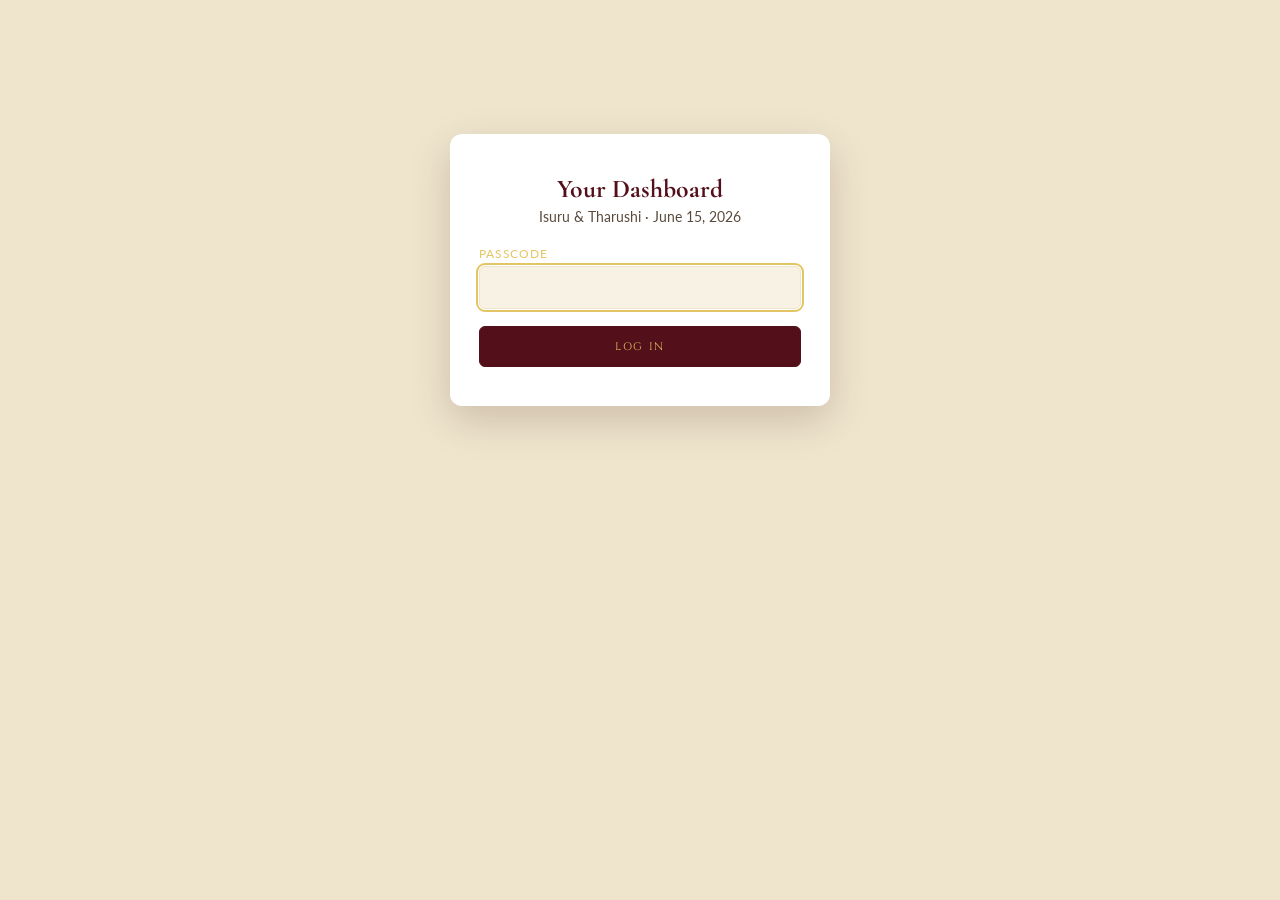
==== admin.html @ 3ce067ad "first commit" ====
<!DOCTYPE html>
<html lang="en">
<head>
<meta charset="UTF-8">
<meta name="viewport" content="width=device-width, initial-scale=1.0">
<title>Dashboard — Isuru & Tharushi</title>
<link rel="stylesheet" href="css/style.css">
</head>
<body class="admin-body">

  <!-- ============ LOGIN ============ -->
  <div class="admin-shell" id="admin-login-screen">
    <div class="admin-login">
      <h1>Your Dashboard</h1>
      <p>Isuru &amp; Tharushi · June 15, 2026</p>
      <form id="admin-login-form">
        <div class="field">
          <label for="admin-pass">Passcode</label>
          <input id="admin-pass" type="password" placeholder="Enter passcode" required autofocus>
        </div>
        <button type="submit" class="btn solid" style="width:100%;">Log In</button>
        <p class="admin-error" id="admin-error">Incorrect passcode. Please try again.</p>
      </form>
    </div>
  </div>

  <!-- ============ DASHBOARD ============ -->
  <div class="admin-shell" id="admin-dashboard" style="display:none;">
    <div class="admin-header">
      <div>
        <h1>Isuru &amp; Tharushi</h1>
        <div class="sub">November 15, 2026 wedding · guest responses</div>
      </div>
      <div class="admin-actions">
        <button class="btn" id="preview-invite">⟳ Preview Invitation</button>
        <button class="btn" id="admin-logout">⏻ Log Out</button>
      </div>
    </div>

    <p style="font-size:.78rem; color:var(--ink-soft); margin-bottom:1rem;">Tap a metric to filter the guest list. Headcount sums guests for accepted RSVPs only.</p>

    <div class="stat-grid">
      <div class="stat-card active" data-filter="all">
        <div class="n" id="stat-responses">0</div>
        <div class="l">Responses</div>
      </div>
      <div class="stat-card accepted" data-filter="accepted">
        <div class="n" id="stat-accepted">0</div>
        <div class="l">Accepted</div>
      </div>
      <div class="stat-card declined" data-filter="declined">
        <div class="n" id="stat-declined">0</div>
        <div class="l">Declined</div>
      </div>
      <div class="stat-card" data-filter="all">
        <div class="n" id="stat-attending">0</div>
        <div class="l">Total Attending</div>
      </div>
    </div>

    <div class="share-card">
      <h3>Share Invitation</h3>
      <p>Send this link over text, WhatsApp, or email. Guests use it to RSVP in one tap.</p>
      <div class="share-row">
        <input id="share-link" type="text" readonly>
        <button class="btn solid" id="copy-link">Copy Link</button>
      </div>
    </div>

    <div class="table-card">
      <div class="t-head" id="table-count">Showing 0 of 0</div>
      <div id="table-wrap" style="overflow-x:auto;">
        <table>
          <thead>
            <tr>
              <th>Guest</th><th>Phone</th><th>Email</th><th>Guests</th>
              <th>Note</th><th>RSVP</th><th>Updated</th><th></th>
            </tr>
          </thead>
          <tbody id="guest-tbody"></tbody>
        </table>
      </div>
      <div class="empty-state" id="empty-state" style="display:none;">
        <div class="big">No responses yet</div>
        <p>Share your invitation link above — replies will appear here as they come in.</p>
      </div>
    </div>
  </div>

  <script src="js/storage.js"></script>
  <script src="js/admin.js"></script>
</body>
</html>
---- css/style.css ----
/* ============================================================
   Isuru & Tharushi — Wedding Invitation
   Design tokens: Kandyan ceremony, gold + maroon, hand-drawn
   border motifs, a single ornamental "thorana" arch as signature
   ============================================================ */

@import url('https://fonts.googleapis.com/css2?family=Cormorant+Garamond:ital,wght@0,400;0,500;0,600;1,400&family=Cinzel:wght@500;600;700&family=Lato:wght@300;400;600&display=swap');

:root{
  --bl:#000000;
  --maroon-950:#3a0a10;
  --maroon-900:#54101a;
  --maroon-800:#6e1722;
  --gold-500:#c9a227;
  --gold-300:#e3c563;
  --gold-100:#f3e6bd;
  --ivory:#f8f2e4;
  --ivory-dim:#efe5cd;
  --ink:#2a1810;
  --ink-soft:#5a4a3c;
  --shadow-soft: 0 14px 40px rgba(58,10,16,.18);

  --font-display:'Cinzel', serif;
  --font-script:'Cormorant Garamond', serif;
  --font-body:'Lato', sans-serif;
}

*{box-sizing:border-box; margin:0; padding:0;}
html{scroll-behavior:smooth;}
body{
  font-family:var(--font-body);
  background:var(--ivory);
  color:var(--ink);
  overflow-x:hidden;
}
@media (prefers-reduced-motion: reduce){
  *{animation-duration:.001ms !important; transition-duration:.001ms !important;}
}

a{color:inherit; text-decoration:none;}
img{max-width:100%; display:block;}
button{font-family:inherit; cursor:pointer;}

.eyebrow{
  font-family:var(--font-display);
  font-size:.7rem;
  letter-spacing:.32em;
  text-transform:uppercase;
  color:var(--gold-500);
}
.section-title{
  font-family:var(--font-script);
  font-weight:600;
  font-size:clamp(1.8rem, 4vw, 2.6rem);
  color:var(--maroon-900);
  margin-top:.4rem;
}
.section{
  max-width:760px;
  margin:0 auto;
  padding:5rem 1.5rem;
  text-align:center;
  position:relative;
}
.divider{
  width:46px; height:46px; margin:1.6rem auto;
  opacity:.85;
}

/* ---------- Thorana arch motif (drawn once, signature element) ---------- */
.thorana-frame{
  position:relative;
  border:1px solid var(--gold-300);
  padding:2px;
}
.thorana-frame::before, .thorana-frame::after{
  content:"";
  position:absolute;
  width:30px; height:30px;
  border:2px solid var(--gold-500);
}
.thorana-frame::before{ top:-6px; left:-6px; border-right:none; border-bottom:none; }
.thorana-frame::after{ bottom:-6px; right:-6px; border-left:none; border-top:none; }


/* ================= ENVELOPE STYLES ================= */
.envelope-wrapper {
  position: fixed;
  top: 0; left: 0;
  width: 100%; height: 100vh;
  background-color: var(--maroon-950);
  display: flex;
  justify-content: center;
  align-items: center;
  z-index: 9999; 
  transition: opacity 0.8s ease, visibility 0.8s;
}

.envelope {
  position: relative;
  width: 280px; height: 180px;
  background-color: var(--maroon-900);
  box-shadow: 0 20px 40px rgba(0,0,0,0.4);
  border-radius: 0 0 8px 8px;
  cursor: pointer;
}


.flap {
  position: absolute;
  top: 0; left: 0;
  border-left: 140px solid transparent;
  border-right: 140px solid transparent;
  border-top: 100px solid var(--maroon-800);
  transform-origin: top;
  transition: transform 0.4s ease 0.2s;
  z-index: 3;
}


.pocket {
  position: absolute;
  bottom: 0; left: 0;
  border-left: 140px solid var(--maroon-900);
  border-right: 140px solid var(--maroon-900);
  border-bottom: 90px solid var(--maroon-800);
  border-top: 90px solid transparent;
  border-radius: 0 0 8px 8px;
  z-index: 3;
}

.letter {
  position: absolute;
  top: 10px; left: 15px;
  width: 250px; height: 160px;
  background-color: var(--ivory);
  border-radius: 4px;
  padding: 1rem;
  text-align: center;
  box-shadow: 0 2px 10px rgba(0,0,0,0.1);
  transition: transform 0.5s ease;
  z-index: 2;
  display: flex;
  flex-direction: column;
  justify-content: center;
  align-items: center;
}

.letter-title {
  font-family: var(--font-script);
  color: var(--maroon-950);
  font-size: 1.4rem;
  margin: 0.3rem 0;
}

.letter-text {
  font-size: 0.75rem;
  letter-spacing: 0.1em;
  text-transform: uppercase;
  color: var(--ink-soft);
  margin-bottom: 0.8rem;
}

.open-btn {
  font-family: var(--font-display);
  font-size: 0.6rem;
  letter-spacing: 0.1em;
  padding: 0.5rem 1rem;
  background-color: var(--gold-500);
  color: var(--maroon-950);
  border: none;
  border-radius: 4px;
  font-weight: bold;
  transition: background 0.2s;
}
.open-btn:hover { background-color: var(--gold-300); }


.envelope-wrapper.open .flap {
  transform: rotateX(180deg);
  z-index: 1;
}

.envelope-wrapper.open .letter {
  transform: translateY(-85px);
  z-index: 4;
}


.envelope-wrapper.fade-out {
  opacity: 0;
  visibility: hidden;
  pointer-events: none;
}

/* ---------- Hero ---------- */
.hero {
  min-height: 100vh;
  display: flex;
  flex-direction: column;
  align-items: center;
  justify-content: center;
  text-align: center;
  padding: 3rem 1.4rem 4rem;
  color: var(--ivory);
  position: relative;
  overflow: hidden; 
}


.hero::before {
  content: "";
  position: absolute;
  top: 0; left: 0; right: 0; bottom: 0;
  z-index: 1;
  
  background-size: cover;
  background-position: center;
  background-repeat: no-repeat;
  
  background-image: 
    radial-gradient(ellipse at top, rgba(201,162,39,.18), transparent 55%),
    linear-gradient(180deg, rgba(58,10,16,0.85) 0%, rgba(84,16,26,0.9) 55%, rgba(110,23,34,0.95) 100%), 
    url("/imge/Hero-bg.png"); 
  
  background-blend-mode: overlay;
  
 
  filter: blur(3px); 
  transform: scale(1.05); 
}

.hero > * {
  position: relative;
  z-index: 2;
}

.hero-sinhala{
  font-family:var(--font-script);
  font-size:clamp(1.6rem,5vw,2.4rem);
  letter-spacing:.06em;
  color:var(--gold-300);
  margin-bottom:1.4rem;
}
.hero-eyebrow{
  font-family:var(--font-display);
  font-size:.72rem;
  letter-spacing:.36em;
  text-transform:uppercase;
  color:var(--gold-300);
  margin-bottom:.4rem;
}
.hero-intro{
  font-family:var(--font-script);
  font-style:italic;
  font-size:1.05rem;
  color:var(--ivory-dim);
  max-width:30em;
  margin:.6rem auto 1.2rem;
  line-height:1.6;
}
.hero-names{
  font-family:var(--font-script);
  font-weight:600;
  font-size:clamp(2.4rem,9vw,4.2rem);
  letter-spacing:.02em;
  margin:.2rem 0 .3rem;
}
.hero-sub{
  font-family:var(--font-display);
  font-size:.78rem;
  letter-spacing:.22em;
  text-transform:uppercase;
  color:var(--gold-300);
  margin-bottom:2.2rem;
}

.countdown{
  display:flex;
  gap:.9rem;
  margin-bottom:2rem;
}
.countdown .unit{
  background:rgba(255,255,255,.05);
  border:1px solid rgba(227,197,99,.4);
  border-radius:4px;
  padding:.8rem .4rem;
  min-width:64px;
}
.countdown .num{
  font-family:var(--font-display);
  font-size:1.5rem;
  color:var(--gold-300);
  display:block;
}
.countdown .label{
  font-size:.6rem;
  letter-spacing:.18em;
  text-transform:uppercase;
  color:var(--ivory-dim);
}

.scroll-cue{
  font-size:.66rem;
  letter-spacing:.22em;
  text-transform:uppercase;
  color:var(--gold-300);
  display:flex;
  flex-direction:column;
  align-items:center;
  gap:.4rem;
  animation:bob 2.4s ease-in-out infinite;
}
.scroll-cue svg{width:14px; height:14px;}
@keyframes bob{ 0%,100%{transform:translateY(0);} 50%{transform:translateY(6px);} }

/* ---------- Save the Date / Calendar ---------- */
.date-section{ background:var(--ivory); }
.calendar{
  background:#fff;
  border:1px solid var(--ivory-dim);
  border-radius:14px;
  box-shadow:var(--shadow-soft);
  padding:1.8rem 1.2rem;
  max-width:420px;
  margin:1.8rem auto 0;
}
.calendar h3{ font-family:var(--font-display); font-size:1rem; letter-spacing:.05em; color:var(--bl); }
.cal-year{ font-size:.75rem; color:var(--ink-soft); margin-bottom:1rem;}
.cal-grid{
  display:grid;
  grid-template-columns:repeat(7,1fr);
  gap:6px;
  font-size:.74rem;
}
.cal-grid .dow{ color:var(--ink-soft); font-weight:600; padding-bottom:.4rem; }
.cal-grid .day{ padding:.5rem 0; border-radius:50%; color:var(--ink-soft); }
.cal-grid .day.empty{ visibility:hidden; }
.cal-grid .day.the-day{
  background:var(--maroon-900);
  color:var(--gold-300);
  font-weight:700;
  position:relative;
}
.big-day{
  margin-top:1.6rem;
  font-family:var(--font-script);
  font-size:1.3rem;
  color:var(--bl);
}
.cal-actions{
  display:flex; gap:.6rem; margin-top:1.4rem; flex-wrap:wrap; justify-content:center;
}
.btn{
  font-family:var(--font-display);
  font-size:.68rem;
  letter-spacing:.14em;
  text-transform:uppercase;
  padding:.75rem 1.3rem;
  border-radius:6px;
  border:1px solid var(--maroon-900);
  color:var(--maroon-900);
  background:transparent;
  transition:background .2s, color .2s, transform .15s;
}
.btn:hover{ background:var(--maroon-900); color:var(--gold-300); transform:translateY(-1px); }
.btn.solid{ background:var(--maroon-900); color:var(--gold-300); }
.btn.solid:hover{ background:var(--maroon-800); }

/* ---------- Gallery ---------- */
.gallery-section{ background:var(--ivory-dim); }
.gallery{
  position:relative;
  max-width:520px;
  margin:1.8rem auto 0;
  border-radius:10px;
  overflow:hidden;
  box-shadow:var(--shadow-soft);
}
.gallery-track{
  display:flex;
  transition:transform .5s cubic-bezier(.65,0,.35,1);
}
.gallery-track img{ width:100%; flex:0 0 100%; aspect-ratio:4/5; object-fit:cover; }
.gallery-caption{
  position:absolute; left:0; right:0; bottom:0;
  display:flex; justify-content:space-between; align-items:center;
  padding:.8rem 1rem;
  background:linear-gradient(0deg, rgba(0,0,0,.55), transparent);
  color:#fff; font-size:.66rem; letter-spacing:.14em; text-transform:uppercase;
}
.gallery-nav{
  position:absolute; top:50%; transform:translateY(-50%);
  width:36px; height:36px; border-radius:50%;
  background:rgba(255,255,255,.85); border:none;
  display:flex; align-items:center; justify-content:center;
  font-family:var(--font-display); color:var(--maroon-900);
}
.gallery-nav.prev{ left:10px; } .gallery-nav.next{ right:10px; }
.gallery-dots{ display:flex; gap:6px; justify-content:center; margin-top:1rem; }
.gallery-dots span{ width:6px; height:6px; border-radius:50%; background:var(--ink-soft); opacity:.3; }
.gallery-dots span.active{ background:var(--gold-500); opacity:1; width:18px; border-radius:4px; transition:width .3s; }

/* ---------- Venue / Timeline ---------- */
.venue-section{ background:var(--ivory); }
.map-frame{
  margin:1.8rem auto 0;
  border-radius:10px;
  overflow:hidden;
  box-shadow:var(--shadow-soft);
  border:1px solid var(--ivory-dim);
}
.map-frame iframe{ width:100%; height:260px; border:0; display:block; }
.timeline{
  text-align:left;
  margin-top:2rem;
  border-left:2px solid var(--gold-300);
  padding-left:1.4rem;
  display:flex;
  flex-direction:column;
  gap:2rem;
}
.timeline .stop{ position:relative; }
.timeline .stop::before{
  content:""; position:absolute; left:-1.94rem; top:.3rem;
  width:10px; height:10px; border-radius:50%; background:var(--maroon-900); border:2px solid var(--gold-300);
}
.timeline .tag{ font-family:var(--font-display); font-size:.62rem; letter-spacing:.2em; color:var(--gold-500); text-transform:uppercase; }
.timeline h4{ font-family:var(--font-script); font-size:1.5rem; color:var(--maroon-900); margin:.2rem 0 .3rem; }
.timeline .meta{ font-size:.85rem; color:var(--ink-soft); display:flex; gap:1.2rem; flex-wrap:wrap; }

/* ---------- RSVP ---------- */
.rsvp-section{ background:var(--maroon-950); color:var(--ivory); }
.rsvp-section .eyebrow{ color:var(--gold-300); }
.rsvp-section .section-title{ color:var(--ivory); }
.rsvp-deadline{ color:var(--ivory-dim); font-size:.85rem; margin-top:.4rem; }
.rsvp-card{
  background:rgba(255,255,255,.04);
  border:1px solid rgba(227,197,99,.3);
  border-radius:12px;
  padding:2rem 1.4rem;
  margin-top:2rem;
  text-align:left;
}
.field{ margin-bottom:1.1rem; }
.field label{ display:block; font-size:.72rem; letter-spacing:.08em; text-transform:uppercase; color:var(--gold-300); margin-bottom:.4rem; }
.field input, .field textarea, .field select{
  width:100%;
  background:rgba(255,255,255,.06);
  border:1px solid rgba(255,255,255,.18);
  border-radius:6px;
  padding:.7rem .8rem;
  color:var(--ivory);
  font-family:var(--font-body);
  font-size:.92rem;
}
.field input::placeholder, .field textarea::placeholder{ color:rgba(248,242,228,.4); }
.field input:focus, .field textarea:focus, .field select:focus{
  outline:2px solid var(--gold-300); outline-offset:1px;
}
.rsvp-toggle{ display:flex; gap:.7rem; }
.rsvp-toggle button{
  flex:1; padding:.75rem; border-radius:6px;
  border:1px solid rgba(255,255,255,.22);
  background:transparent; color:var(--ivory);
  font-family:var(--font-display); font-size:.72rem; letter-spacing:.1em; text-transform:uppercase;
}
.rsvp-toggle button.active.accept{ background:var(--gold-500); color:var(--maroon-950); border-color:var(--gold-500); }
.rsvp-toggle button.active.decline{ background:#7a2b2b; color:#fff; border-color:#7a2b2b; }
.rsvp-submit{ width:100%; margin-top:.6rem; }
.rsvp-note{ font-size:.7rem; color:var(--ivory-dim); margin-top:.8rem; text-align:center; }
.rsvp-success{
  display:none;
  text-align:center;
  padding:1.4rem;
  font-family:var(--font-script);
  font-size:1.2rem;
  color:var(--gold-300);
}

/* ---------- Dress code / contact ---------- */
.info-section{ background:var(--maroon-900); color:var(--ivory); }
.info-grid{ display:flex; flex-direction:column; gap:1rem; margin-top:1.8rem; }
.info-card{
  background:rgba(255,255,255,.05);
  border:1px solid rgba(227,197,99,.25);
  border-radius:10px;
  padding:1.6rem;
}
.tp{
 text-align:center; padding:2.5rem 1rem 3rem;
  
}
.info-card .icon{ width:34px; height:34px; margin:0 auto .8rem; color:var(--gold-300); }
.info-card h4{ font-family:var(--font-display); font-size:.95rem; letter-spacing:.06em; margin-bottom:.5rem; }
.info-card p{ font-size:.85rem; color:var(--ivory-dim); line-height:1.5; }
.info-card a{ color:var(--gold-300); }

.footer{
  text-align:center; padding:2.5rem 1rem 3rem;
  background:var(--maroon-950); color:var(--gold-300);
}
.footer .names{ font-family:var(--font-script); font-size:1.3rem; margin-bottom:.3rem; }
.footer small{ color:rgba(248,242,228,.45); font-size:.7rem; letter-spacing:.06em; display:block; margin-top:.6rem;}

/* ---------- Admin link (subtle, footer only) ---------- */
.admin-link{ font-size:.66rem; letter-spacing:.1em; color:rgba(248,242,228,.3); margin-top:1rem; display:inline-block; }
.admin-link:hover{ color:var(--gold-300); }

@media (min-width: 640px){
  .info-grid{ flex-direction:row; }
  .info-card{ flex:1; }
}

/* =====================================================
   Admin dashboard
   ===================================================== */
.admin-body{ background:var(--ivory-dim); min-height:100vh; }
.admin-shell{ max-width:980px; margin:0 auto; padding:2.4rem 1.4rem 4rem; }
.admin-login{
  max-width:380px; margin:6rem auto; background:#fff; border-radius:12px;
  box-shadow:var(--shadow-soft); padding:2.4rem 1.8rem; text-align:center;
}
.admin-login h1{ font-family:var(--font-script); color:var(--maroon-900); font-size:1.6rem; margin-bottom:.3rem;}
.admin-login p{ color:var(--ink-soft); font-size:.85rem; margin-bottom:1.4rem; }
.admin-login .field{ text-align:left; }
.admin-login .field input{ background:var(--ivory); border:1px solid var(--ivory-dim); color:var(--ink); }
.admin-error{ color:#a33; font-size:.78rem; margin-top:.6rem; display:none; }

.admin-header{ display:flex; justify-content:space-between; align-items:flex-start; flex-wrap:wrap; gap:1rem; margin-bottom:1.6rem; }
.admin-header h1{ font-family:var(--font-script); color:var(--maroon-900); font-size:1.7rem; }
.admin-header .sub{ color:var(--ink-soft); font-size:.85rem; }
.admin-actions{ display:flex; gap:.6rem; }
.admin-actions .btn{ font-size:.62rem; padding:.6rem 1rem; }

.stat-grid{ display:grid; grid-template-columns:repeat(2,1fr); gap:.9rem; margin-bottom:1.8rem; }
.stat-card{
  background:#fff; border-radius:10px; padding:1.2rem 1rem; text-align:left;
  border:1px solid var(--ivory-dim); cursor:pointer; transition:box-shadow .2s, transform .15s;
}
.stat-card:hover{ box-shadow:var(--shadow-soft); transform:translateY(-2px); }
.stat-card.active{ border-color:var(--gold-500); box-shadow:0 0 0 2px var(--gold-300) inset; }
.stat-card .n{ font-family:var(--font-display); font-size:1.7rem; color:var(--maroon-900); }
.stat-card .l{ font-size:.7rem; letter-spacing:.1em; text-transform:uppercase; color:var(--ink-soft); margin-top:.2rem; }
.stat-card.accepted .n{ color:#2f7d4f; } .stat-card.declined .n{ color:#a33; }

.share-card{
  background:#fff; border-radius:10px; padding:1.4rem; border:1px solid var(--ivory-dim); margin-bottom:1.8rem;
}
.share-card h3{ font-family:var(--font-display); font-size:.85rem; color:var(--maroon-900); margin-bottom:.3rem;}
.share-card p{ font-size:.78rem; color:var(--ink-soft); margin-bottom:.8rem; }
.share-row{ display:flex; gap:.6rem; }
.share-row input{ flex:1; padding:.65rem .8rem; border-radius:6px; border:1px solid var(--ivory-dim); font-size:.82rem; background:var(--ivory); }

.table-card{ background:#fff; border-radius:10px; border:1px solid var(--ivory-dim); overflow:hidden; }
.table-card .t-head{ padding:1.1rem 1.4rem; border-bottom:1px solid var(--ivory-dim); font-size:.78rem; color:var(--ink-soft); }
table{ width:100%; border-collapse:collapse; font-size:.84rem; }
th, td{ padding:.85rem 1.1rem; text-align:left; border-bottom:1px solid var(--ivory-dim); white-space:nowrap; }
th{ font-family:var(--font-display); font-size:.62rem; letter-spacing:.08em; text-transform:uppercase; color:var(--ink-soft); }
tbody tr:hover{ background:var(--ivory); }
.pill{ display:inline-block; padding:.25rem .6rem; border-radius:20px; font-size:.7rem; font-weight:600; }
.pill.accepted{ background:#e3f3e9; color:#2f7d4f; }
.pill.declined{ background:#fbe7e7; color:#a33; }
.empty-state{ padding:3rem 1.4rem; text-align:center; color:var(--ink-soft); }
.empty-state .big{ font-family:var(--font-script); font-size:1.3rem; color:var(--maroon-900); margin-bottom:.4rem;}
.del-btn{ background:none; border:none; color:#a33; font-size:.72rem; text-decoration:underline; }

@media (max-width:560px){
  table{ font-size:.74rem; }
  th, td{ padding:.6rem .6rem; }
  .stat-grid{ grid-template-columns:1fr 1fr; }
}
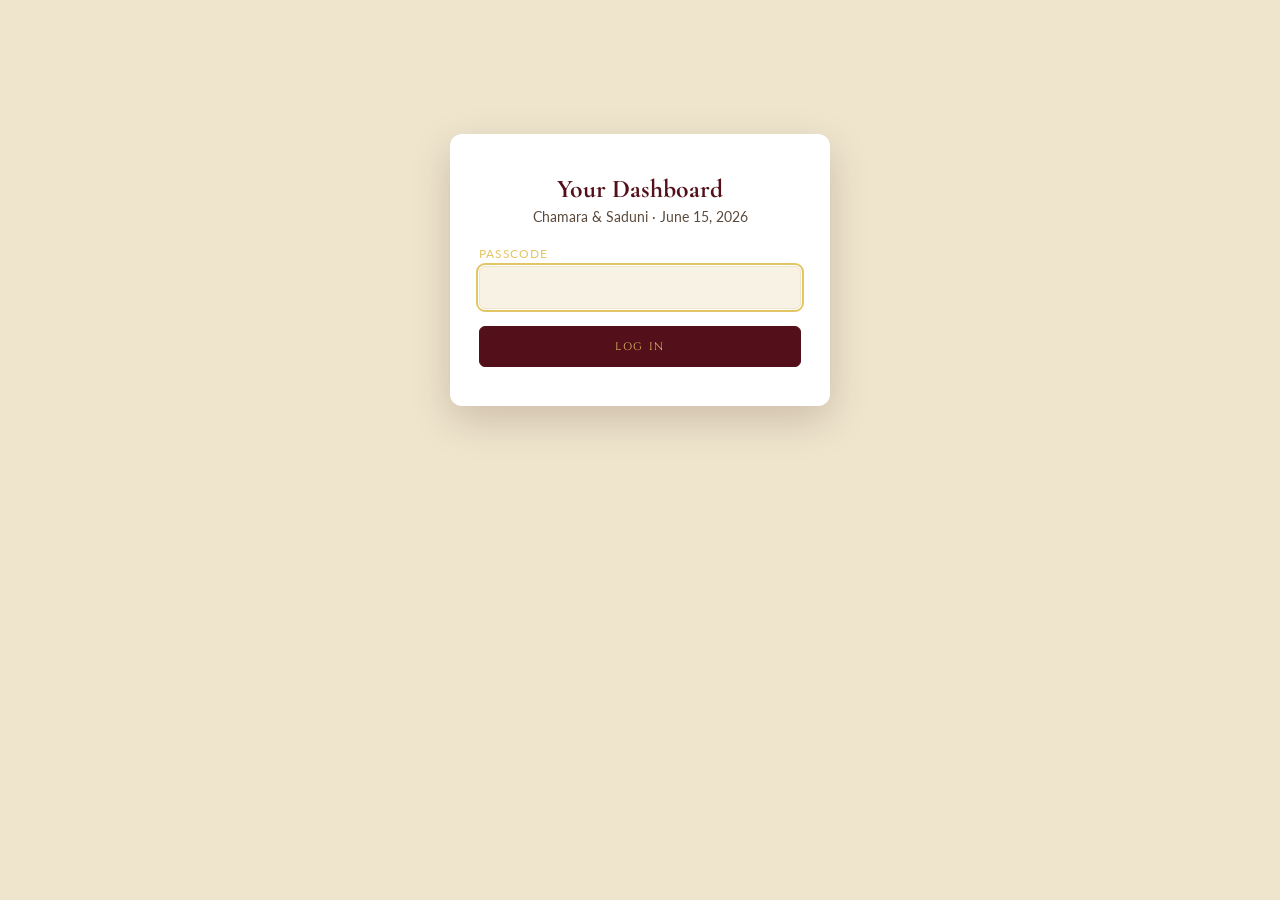
==== commit 0203ffa7: "last change" ====
--- a/admin.html
+++ b/admin.html
@@ -3,7 +3,7 @@
 <head>
 <meta charset="UTF-8">
 <meta name="viewport" content="width=device-width, initial-scale=1.0">
-<title>Dashboard — Isuru & Tharushi</title>
+<title>Dashboard — Chamara & Saduni</title>
 <link rel="stylesheet" href="css/style.css">
 </head>
 <body class="admin-body">
@@ -12,7 +12,7 @@
   <div class="admin-shell" id="admin-login-screen">
     <div class="admin-login">
       <h1>Your Dashboard</h1>
-      <p>Isuru &amp; Tharushi · June 15, 2026</p>
+      <p>Chamara &amp; Saduni · June 15, 2026</p>
       <form id="admin-login-form">
         <div class="field">
           <label for="admin-pass">Passcode</label>
@@ -28,7 +28,7 @@
   <div class="admin-shell" id="admin-dashboard" style="display:none;">
     <div class="admin-header">
       <div>
-        <h1>Isuru &amp; Tharushi</h1>
+        <h1>Chamara &amp; Saduni</h1>
         <div class="sub">November 15, 2026 wedding · guest responses</div>
       </div>
       <div class="admin-actions">
--- a/css/style.css
+++ b/css/style.css
@@ -221,7 +221,7 @@
   background-image: 
     radial-gradient(ellipse at top, rgba(201,162,39,.18), transparent 55%),
     linear-gradient(180deg, rgba(58,10,16,0.85) 0%, rgba(84,16,26,0.9) 55%, rgba(110,23,34,0.95) 100%), 
-    url("/imge/Hero-bg.png"); 
+    url("https://i.ibb.co/vvVt26K7/hero.png"); 
   
   background-blend-mode: overlay;
   
@@ -290,7 +290,7 @@
 .countdown .num{
   font-family:var(--font-display);
   font-size:1.5rem;
-  color:var(--gold-300);
+  color:var(--ivory);
   display:block;
 }
 .countdown .label{
@@ -511,7 +511,19 @@
   .info-grid{ flex-direction:row; }
   .info-card{ flex:1; }
 }
-
+.shosal {
+  display: flex;
+  flex-direction: row; 
+  justify-content: center; 
+
+  gap: 1rem; 
+ color: var(--ivory);
+}
+.create{
+  
+margin-top: 1rem;
+color: var(--ivory);
+}
 /* =====================================================
    Admin dashboard
    ===================================================== */
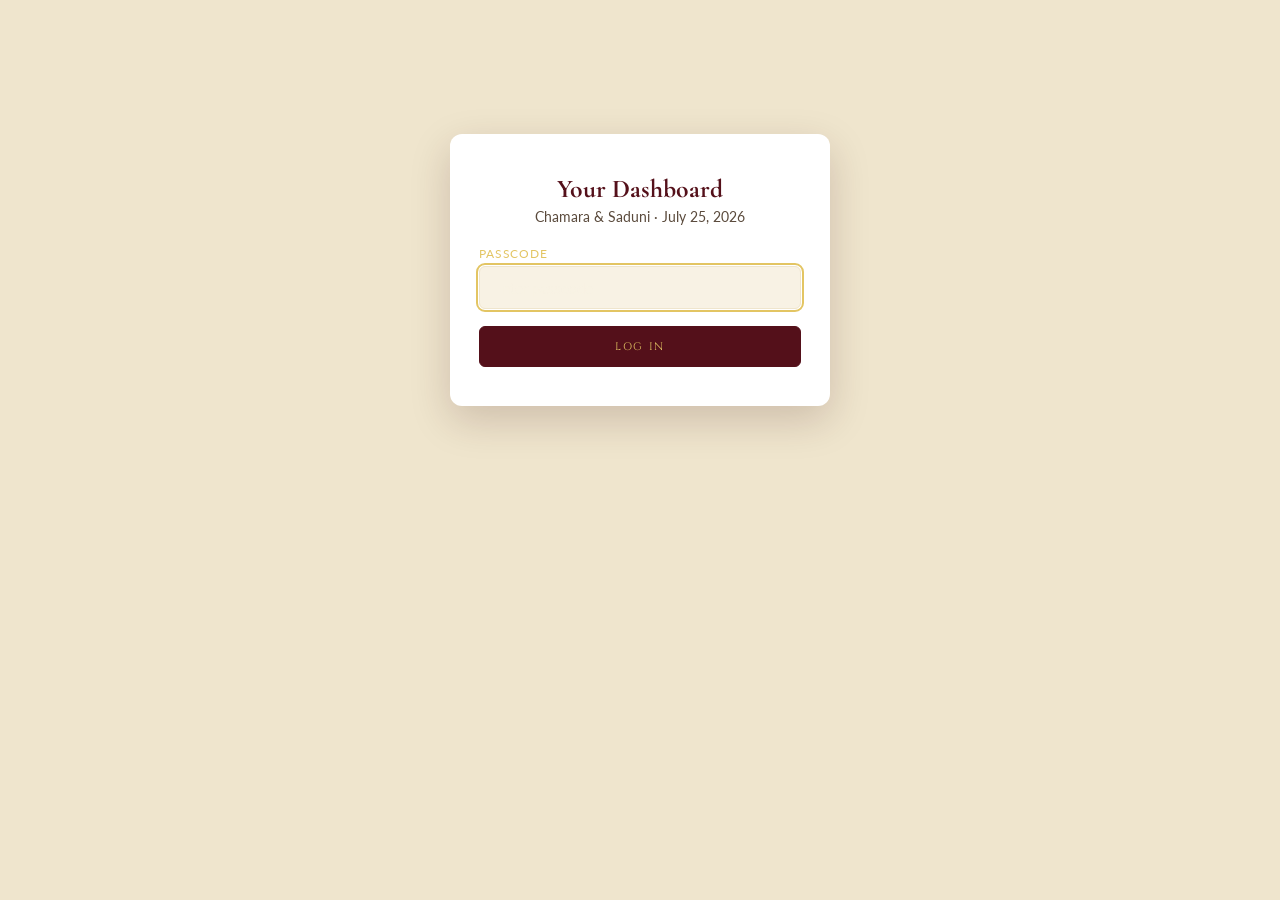
==== commit 41378f88: "l" ====
--- a/admin.html
+++ b/admin.html
@@ -12,7 +12,7 @@
   <div class="admin-shell" id="admin-login-screen">
     <div class="admin-login">
       <h1>Your Dashboard</h1>
-      <p>Chamara &amp; Saduni · June 15, 2026</p>
+      <p>Chamara &amp; Saduni · July 25, 2026</p>
       <form id="admin-login-form">
         <div class="field">
           <label for="admin-pass">Passcode</label>
@@ -29,7 +29,7 @@
     <div class="admin-header">
       <div>
         <h1>Chamara &amp; Saduni</h1>
-        <div class="sub">November 15, 2026 wedding · guest responses</div>
+        <div class="sub">July 25, 2026 wedding · guest responses</div>
       </div>
       <div class="admin-actions">
         <button class="btn" id="preview-invite">⟳ Preview Invitation</button>
